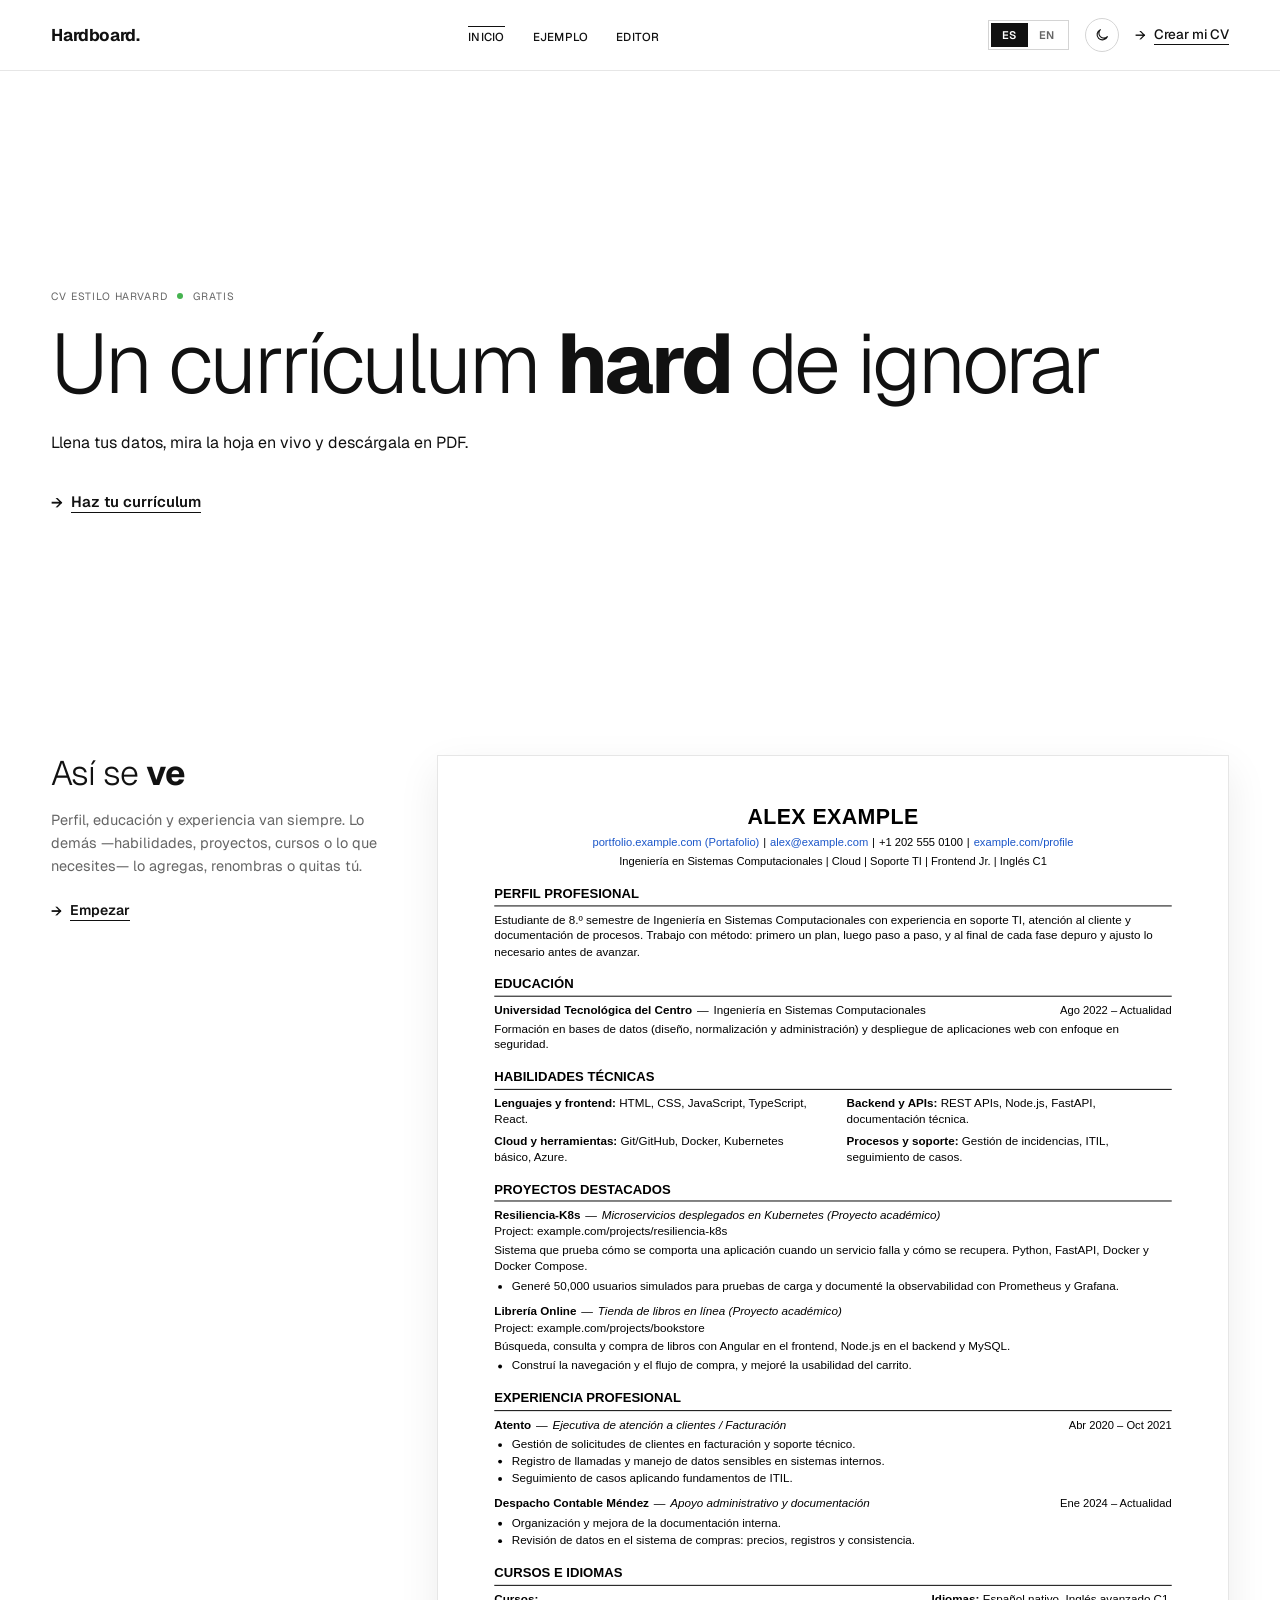
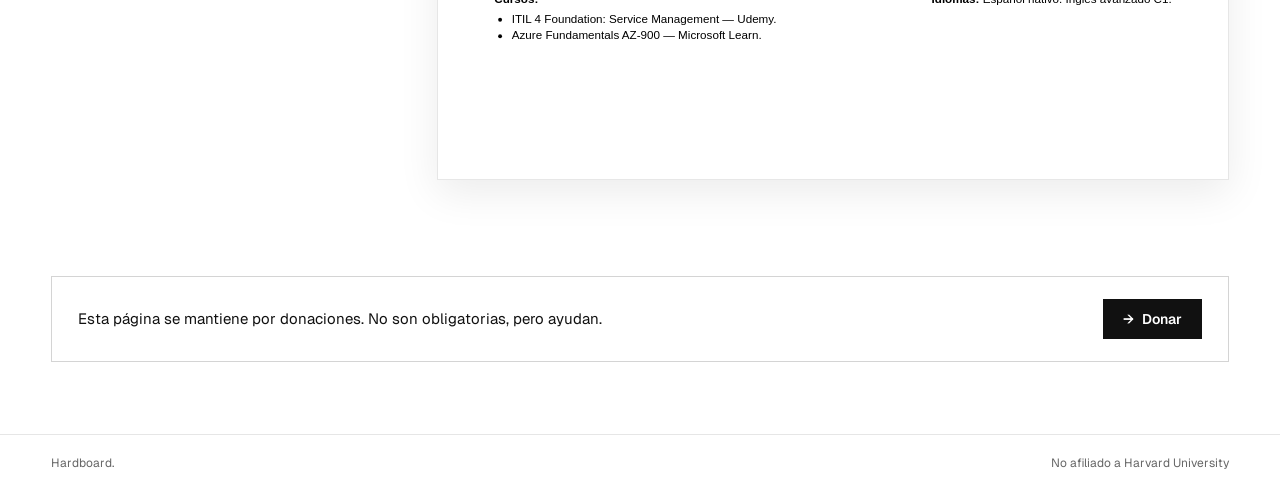
==== index.html @ 23e50567 "feat(editor): add the browser-based resume interface Provide a shared live preview, editable section" ====
<!DOCTYPE html>
<html lang="es" data-theme="light">
<head>
  <meta charset="utf-8">
  <meta name="viewport" content="width=device-width, initial-scale=1">
  <title data-i18n="landing.docTitle">Hardboard. — CV</title>

  <!-- Tipografías (Geist / Geist Mono) -->
  <link rel="preconnect" href="https://fonts.googleapis.com">
  <link rel="preconnect" href="https://fonts.gstatic.com" crossorigin>
  <link href="https://fonts.googleapis.com/css2?family=Geist:wght@300;400;500;600;700&family=Geist+Mono:wght@400;500&display=swap" rel="stylesheet">

  <!-- Aplica tema/idioma guardados ANTES de pintar (evita parpadeo) -->
  <script src="assets/js/theme-init.js"></script>

  <!-- Estilos: compartidos + específicos de esta página -->
  <link rel="stylesheet" href="assets/css/main.css">
  <link rel="stylesheet" href="assets/css/pages/landing.css">
</head>

<body class="landing">

  <!-- =====================================================================
       CABECERA
       ===================================================================== -->
  <header class="site-header site-header--sticky">
    <div class="site-header__inner">
      <a class="brand" href="#inicio">Hardboard.</a>

      <nav class="nav" aria-label="Principal">
        <a class="nav__link" href="#inicio" aria-current="page" data-i18n="common.home">Inicio</a>
        <a class="nav__link" href="#ejemplo" data-i18n="landing.example">Ejemplo</a>
        <a class="nav__link" href="editor.html" data-i18n="common.editor">Editor</a>
      </nav>

      <div class="site-header__tools">
        <!-- Selector de idioma (lo gestiona components/header-controls.js) -->
        <div class="lang-switch" role="group" aria-label="Idioma / Language">
          <span class="lang-switch__thumb" aria-hidden="true"></span>
          <button type="button" class="lang-switch__btn" data-action="set-lang" data-lang="es" aria-pressed="true">ES</button>
          <button type="button" class="lang-switch__btn" data-action="set-lang" data-lang="en" aria-pressed="false">EN</button>
        </div>

        <!-- Botón de tema claro / oscuro -->
        <button type="button" class="theme-toggle" data-action="toggle-theme">
          <span class="theme-toggle__icons">
            <svg class="theme-toggle__icon theme-toggle__icon--sun" width="16" height="16" viewBox="0 0 24 24" fill="none" stroke="currentColor" stroke-width="1.7" stroke-linecap="round" aria-hidden="true"><circle cx="12" cy="12" r="4"/><path d="M12 2.5v2M12 19.5v2M2.5 12h2M19.5 12h2M5.3 5.3l1.4 1.4M17.3 17.3l1.4 1.4M5.3 18.7l1.4-1.4M17.3 6.7l1.4-1.4"/></svg>
            <svg class="theme-toggle__icon theme-toggle__icon--moon" width="16" height="16" viewBox="0 0 24 24" fill="none" stroke="currentColor" stroke-width="1.7" stroke-linejoin="round" aria-hidden="true"><path d="M20 14.5A8 8 0 1 1 9.5 4a6.5 6.5 0 0 0 10.5 10.5z"/></svg>
          </span>
        </button>

        <a class="link-cta link-cta--sm link-cta--regular" href="editor.html">
          <span aria-hidden="true">→</span>
          <span class="link-cta__label" data-i18n="landing.create">Crear mi CV</span>
        </a>
      </div>
    </div>
  </header>

  <main class="landing__main">

    <!-- =====================================================================
         HERO
         ===================================================================== -->
    <section class="hero" id="inicio">
      <div class="kicker">
        <span data-i18n="landing.kicker">CV estilo Harvard</span>
        <span class="status-dot" aria-hidden="true"></span>
        <span data-i18n="landing.free">Gratis</span>
      </div>

      <h1 class="hero__title">
        <span data-i18n="landing.h1a">Un currículum</span>
        <strong>hard</strong>
        <span data-i18n="landing.h1b">de ignorar</span>
      </h1>

      <p class="hero__sub" data-i18n="landing.sub">Llena tus datos, mira la hoja en vivo y descárgala en PDF.</p>

      <a class="link-cta link-cta--lg hero__cta" href="editor.html">
        <span aria-hidden="true">→</span>
        <span class="link-cta__label" data-i18n="landing.cta">Haz tu currículum</span>
      </a>
    </section>

    <!-- =====================================================================
         EJEMPLO DE CV
         La hoja la dibuja js/pages/landing.js con el mismo renderizador
         que usa el editor.
         ===================================================================== -->
    <section class="example" id="ejemplo">
      <div class="example__intro">
        <h2 class="example__title">
          <span data-i18n="landing.seeA">Así se</span>
          <strong data-i18n="landing.seeB">ve</strong>
        </h2>
        <p class="example__text" data-i18n="landing.seeP">Perfil, educación y experiencia van siempre. Lo demás —habilidades, proyectos, cursos o lo que necesites— lo agregas, renombras o quitas tú.</p>
        <a class="link-cta example__link" href="editor.html">
          <span aria-hidden="true">→</span>
          <span class="link-cta__label" data-i18n="landing.start">Empezar</span>
        </a>
      </div>

      <div class="example__preview" id="example-box">
        <div class="sheet-scaler__wrap" id="example-wrap">
          <div class="sheet-scaler__inner" id="example-inner">
            <div class="cv-sheet cv-sheet--fixed" id="example-sheet"></div>
          </div>
        </div>
      </div>
    </section>

    <!-- =====================================================================
         DONACIONES
         Botón conectado a js/services/donations.js. Mientras el backend no
         esté activo, el enlace solo ancla a esta misma sección.
         ===================================================================== -->
    <section class="donate" id="donate">
      <div class="donate__box">
        <p class="donate__text" data-i18n="landing.donateText">Esta página se mantiene por donaciones. No son obligatorias, pero ayudan.</p>
        <a class="btn-solid" href="#donate" data-action="donate">
          <span aria-hidden="true">→</span>
          <span data-i18n="landing.donate">Donar</span>
        </a>
      </div>
    </section>
  </main>

  <!-- =====================================================================
       PIE DE PÁGINA
       ===================================================================== -->
  <footer class="site-footer">
    <div class="site-footer__inner">
      <span>Hardboard.</span>
      <span data-i18n="common.disclaimer">No afiliado a Harvard University</span>
    </div>
  </footer>

  <!-- =====================================================================
       SCRIPTS (el orden importa: núcleo → idiomas → datos → componentes → página)
       ===================================================================== -->
  <script src="assets/js/core/namespace.js"></script>
  <script src="assets/js/core/utils.js"></script>
  <script src="assets/js/core/storage.js"></script>
  <script src="assets/js/core/i18n.js"></script>
  <script src="assets/js/i18n/es.js"></script>
  <script src="assets/js/i18n/en.js"></script>
  <script src="assets/js/core/preferences.js"></script>

  <script src="assets/js/data/cv-model.js"></script>
  <script src="assets/js/data/sample-cv.js"></script>

  <script src="assets/js/components/header-controls.js"></script>
  <script src="assets/js/components/cv-renderer.js"></script>
  <script src="assets/js/components/sheet-scaler.js"></script>

  <script src="assets/js/services/config.js"></script>
  <script src="assets/js/services/donations.js"></script>

  <script src="assets/js/pages/landing.js"></script>
</body>
</html>
---- assets/css/main.css ----
/* ==========================================================================
   HOJA DE ESTILOS COMPARTIDA
   Agrupa tokens, base y componentes reutilizables por todas las páginas.
   Cada página añade después su propio archivo en css/pages/.
   Orden importante: tokens → reset → componentes.
   ========================================================================== */

@import url("base/tokens.css");
@import url("base/reset.css");

@import url("components/header.css");
@import url("components/toggles.css");
@import url("components/buttons.css");
@import url("components/forms.css");
@import url("components/cv-sheet.css");
@import url("components/status-dot.css");
@import url("components/footer.css");
---- assets/css/pages/landing.css ----
/* ==========================================================================
   PÁGINA: LANDING (index.html)
   Secciones: hero → ejemplo de CV → donaciones (ver también footer.css).
   ========================================================================== */

.landing {
  min-height: 100vh;
}

.landing__main {
  max-width: var(--page-max);
  margin: 0 auto;
}

/* --- Hero --- */
.hero {
  min-height: min(80vh, 660px);
  display: flex;
  flex-direction: column;
  justify-content: center;
  padding: 96px var(--gutter);
}

/* Línea pequeña sobre el título: "CV estilo Harvard • Gratis" */
.kicker {
  display: flex;
  align-items: center;
  gap: 10px;
  font-size: 10.5px;
  letter-spacing: 0.08em;
  text-transform: uppercase;
  color: var(--muted);
}

.hero__title {
  margin-top: 18px;
  font-size: clamp(44px, 7.4vw, 84px);
  font-weight: 300;
  line-height: 1.02;
  letter-spacing: -0.035em;
  text-wrap: balance;
}

.hero__title strong,
.example__title strong {
  font-weight: 700;
}

.hero__sub {
  max-width: 540px;
  margin-top: 24px;
  font-size: 16px;
  line-height: 1.55;
  text-wrap: pretty;
}

.hero__cta {
  align-self: flex-start;
  margin-top: 36px;
}

/* Sacudida periódica para llamar la atención sobre el CTA.
   Solo se activa si el usuario no pidió movimiento reducido. */
@media (prefers-reduced-motion: no-preference) {
  .hero__cta {
    animation: cta-shake 4s 1.5s infinite;
  }
}

@keyframes cta-shake {
  0%   { transform: translateX(0); }
  3%   { transform: translateX(-3px) rotate(-1.2deg); }
  6%   { transform: translateX(3px) rotate(1.2deg); }
  9%   { transform: translateX(-2px) rotate(-0.6deg); }
  12%  { transform: translateX(2px) rotate(0.6deg); }
  15%, 100% { transform: translateX(0); }
}

/* --- Ejemplo de CV --- */
.example {
  display: flex;
  flex-wrap: wrap;
  align-items: flex-start;
  gap: 56px;
  padding: 24px var(--gutter) 96px;
}

.example__intro {
  flex: 1 1 260px;
  max-width: 330px;
  position: sticky;
  top: 110px;
}

.example__title {
  font-size: 34px;
  font-weight: 300;
  line-height: 1.08;
  letter-spacing: -0.03em;
}

.example__text {
  margin-top: 16px;
  font-size: 14.5px;
  line-height: 1.6;
  color: var(--muted);
  text-wrap: pretty;
}

.example__link {
  margin-top: 24px;
}

.example__preview {
  flex: 2 1 480px;
  min-width: 0;
  display: flex;
  justify-content: center;
}

/* En pantallas angostas el texto deja de ser fijo */
@media (max-width: 720px) {
  .example__intro {
    position: static;
    max-width: none;
  }
}
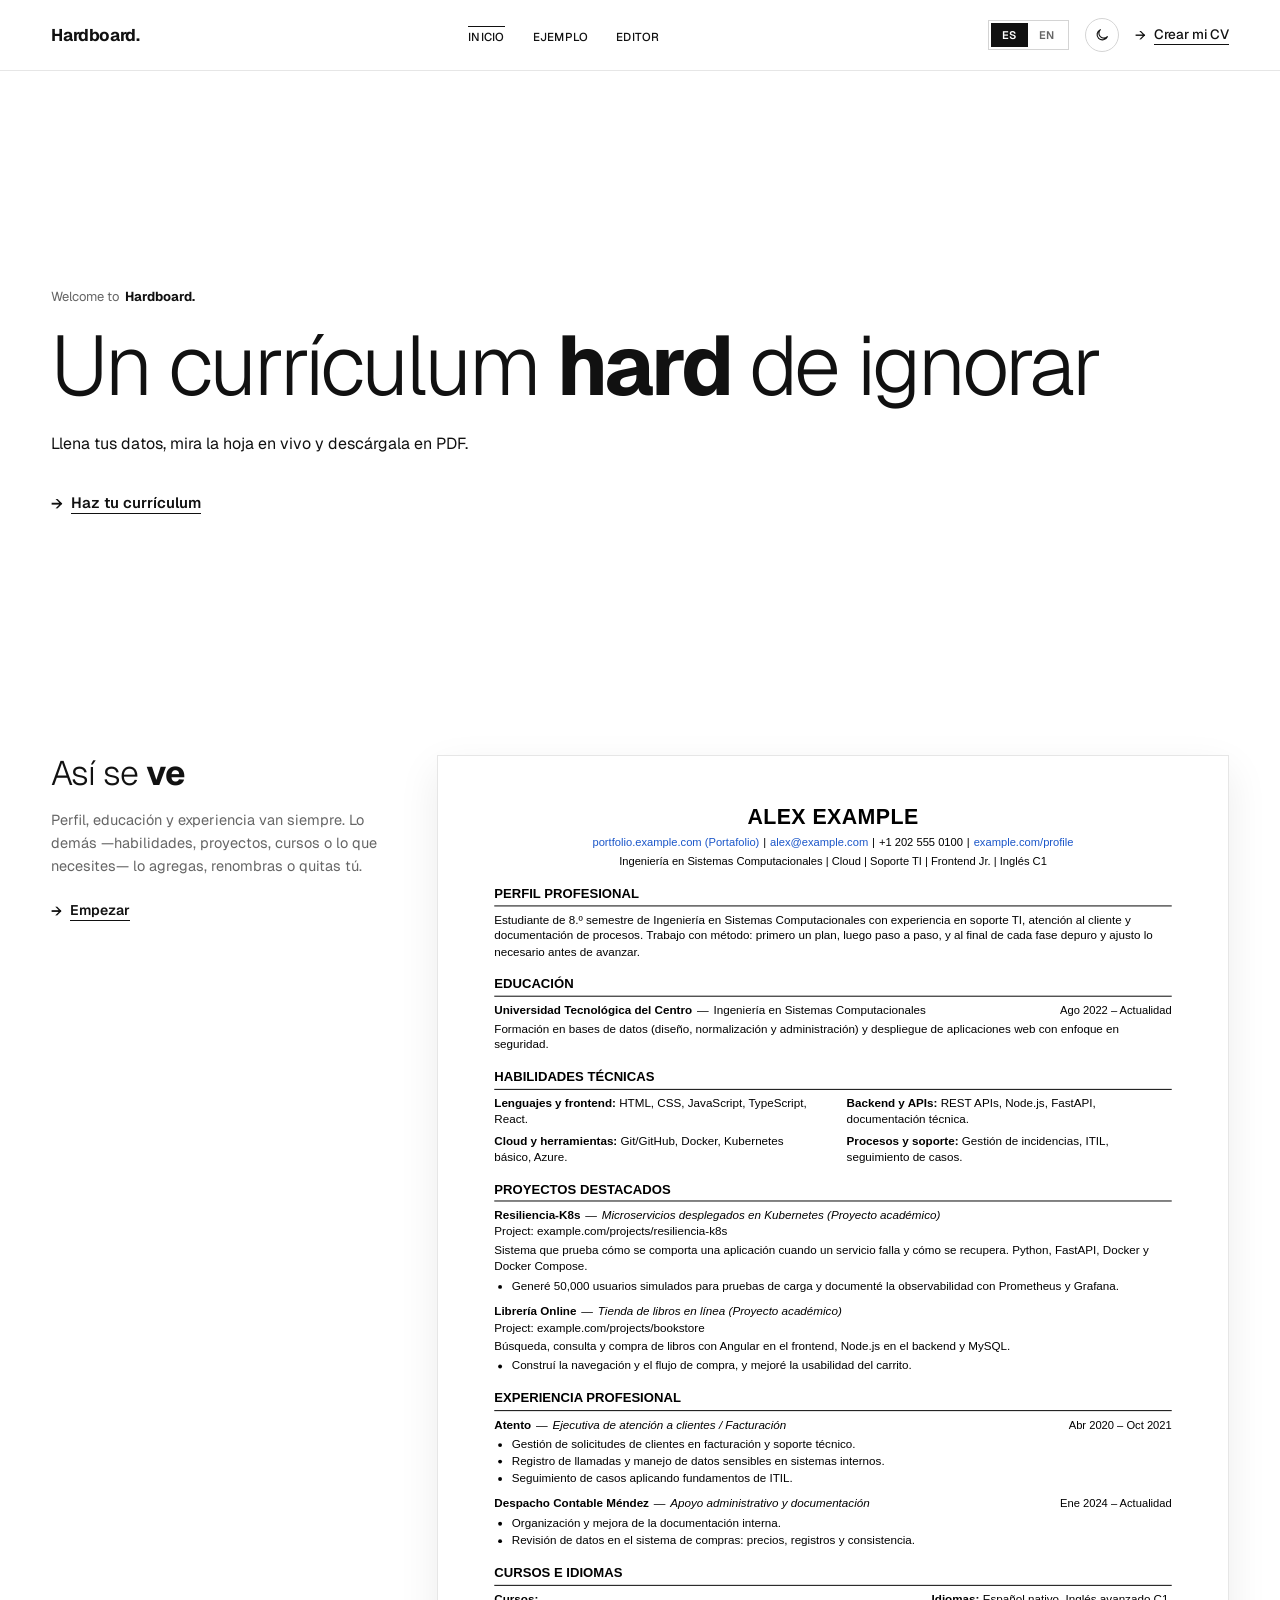
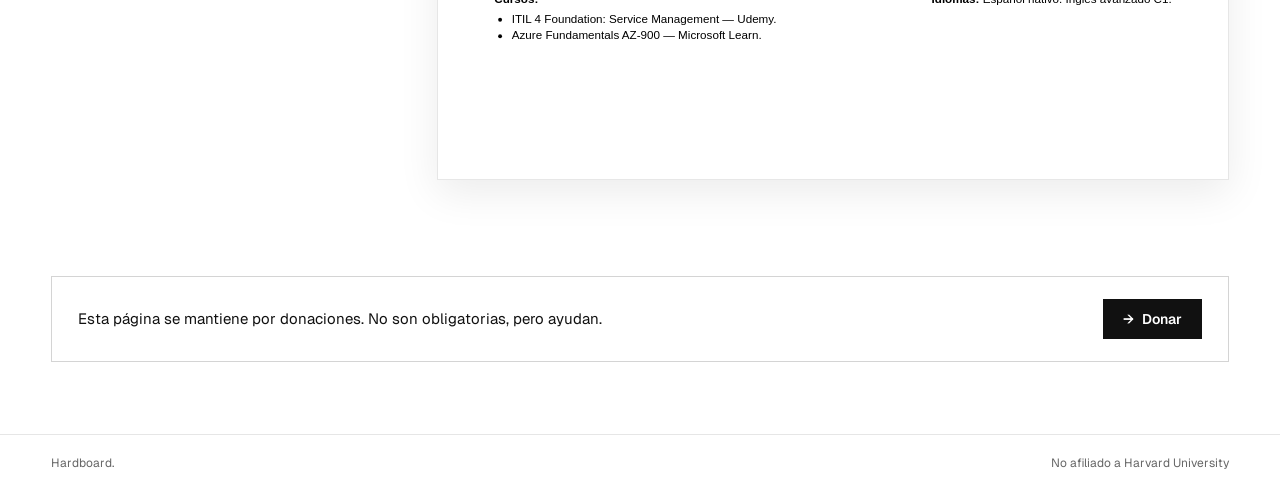
==== commit daf820fe: "feat(landing): replace hero kicker with 'Welcome to Hardboard.'" ====
--- a/index.html
+++ b/index.html
@@ -4,6 +4,18 @@
   <meta charset="utf-8">
   <meta name="viewport" content="width=device-width, initial-scale=1">
   <title data-i18n="landing.docTitle">Hardboard. — CV</title>
+  <meta name="description" content="Generador gratuito de CV estilo Harvard: llena tus datos, mira la hoja en vivo y descárgala en PDF.">
+  <link rel="canonical" href="https://hardboard.xyz/">
+  <link rel="icon" href="favicon.svg" type="image/svg+xml">
+
+  <!-- Vista previa al compartir el enlace -->
+  <meta property="og:type" content="website">
+  <meta property="og:site_name" content="Hardboard.">
+  <meta property="og:title" content="Hardboard. — CV estilo Harvard">
+  <meta property="og:description" content="Generador gratuito de CV estilo Harvard: llena tus datos, mira la hoja en vivo y descárgala en PDF.">
+  <meta property="og:url" content="https://hardboard.xyz/">
+  <meta name="twitter:card" content="summary">
+
 
   <!-- Tipografías (Geist / Geist Mono) -->
   <link rel="preconnect" href="https://fonts.googleapis.com">
@@ -64,9 +76,8 @@
          ===================================================================== -->
     <section class="hero" id="inicio">
       <div class="kicker">
-        <span data-i18n="landing.kicker">CV estilo Harvard</span>
-        <span class="status-dot" aria-hidden="true"></span>
-        <span data-i18n="landing.free">Gratis</span>
+        <span data-i18n="landing.kicker">Welcome to</span>
+        <strong class="kicker__brand">Hardboard.</strong>
       </div>
 
       <h1 class="hero__title">
--- a/assets/css/pages/landing.css
+++ b/assets/css/pages/landing.css
@@ -21,15 +21,18 @@
   padding: 96px var(--gutter);
 }
 
-/* Línea pequeña sobre el título: "CV estilo Harvard • Gratis" */
+/* Línea pequeña sobre el título: "Welcome to **Hardboard.**" (se escribe tal cual, sin mayúsculas forzadas) */
 .kicker {
   display: flex;
-  align-items: center;
-  gap: 10px;
-  font-size: 10.5px;
-  letter-spacing: 0.08em;
-  text-transform: uppercase;
+  align-items: baseline;
+  gap: 6px;
+  font-size: 13px;
   color: var(--muted);
+}
+
+.kicker__brand {
+  font-weight: 700;
+  color: var(--fg);
 }
 
 .hero__title {
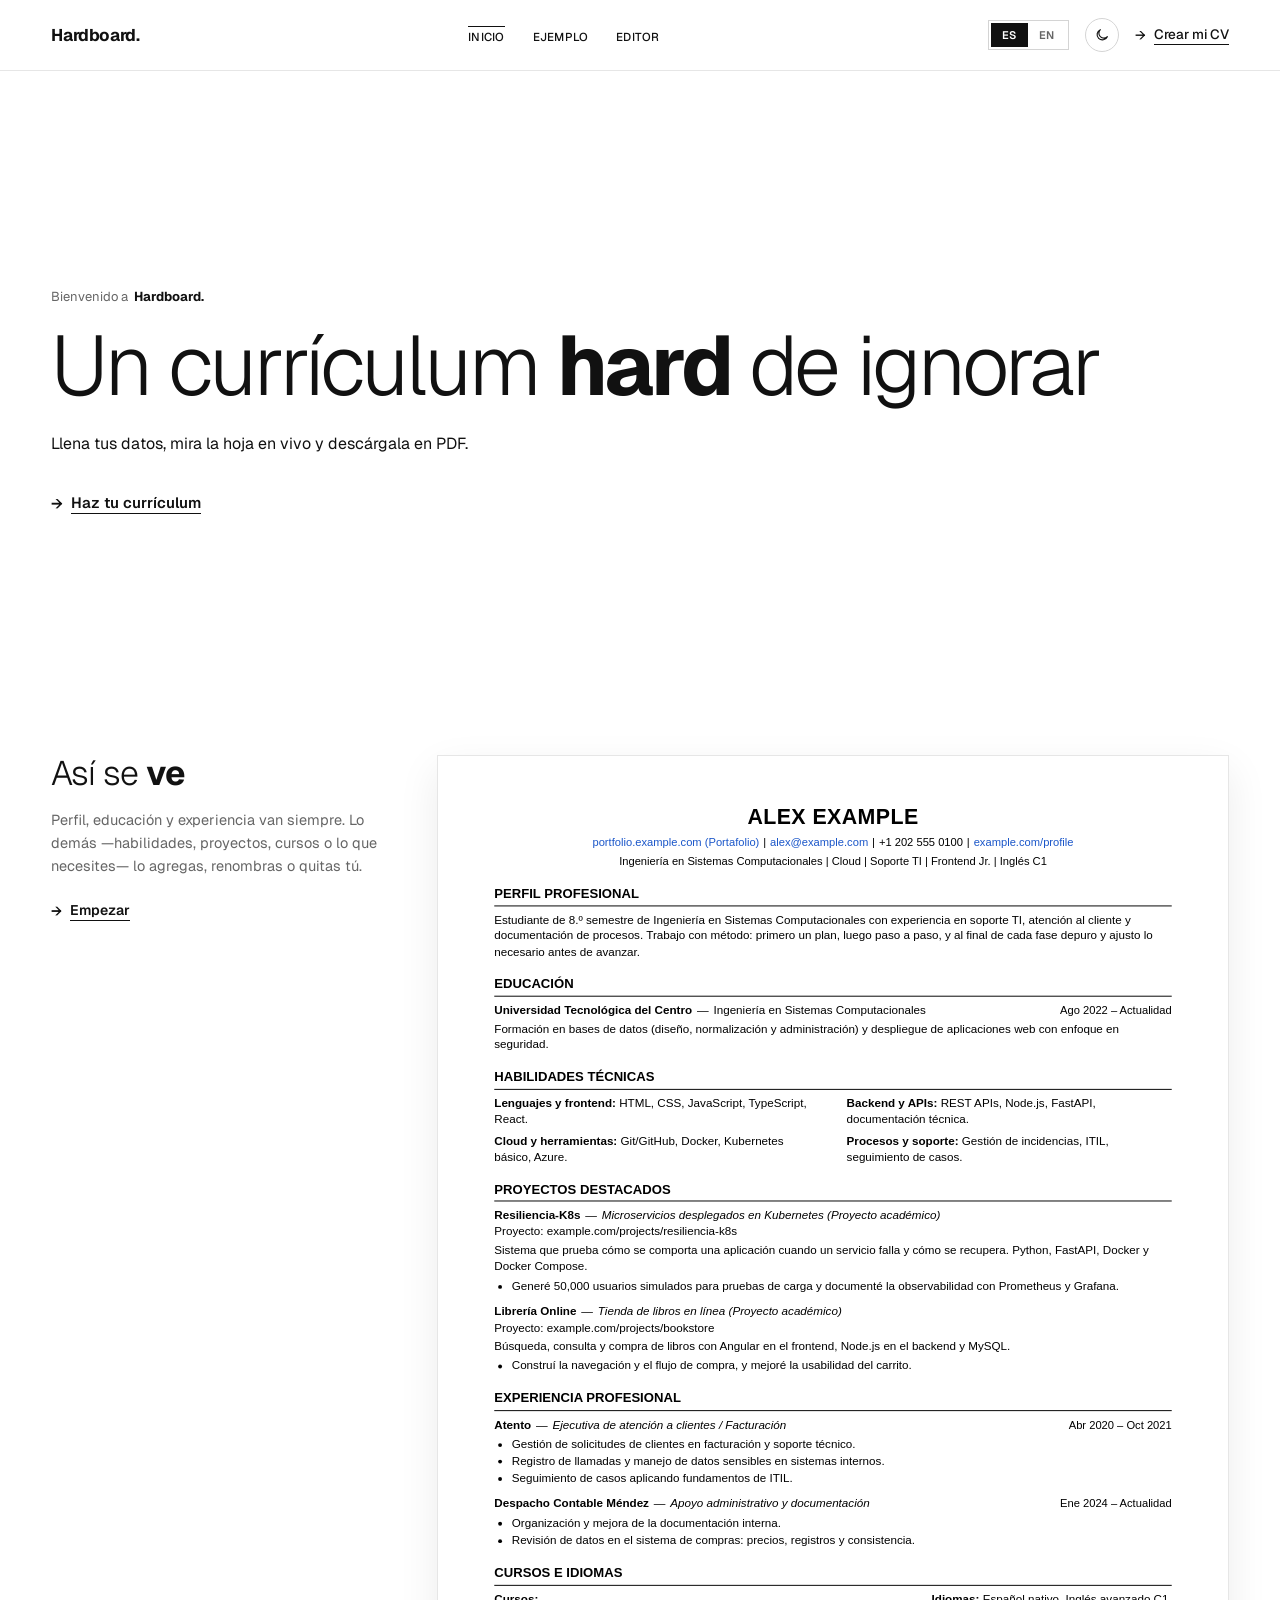
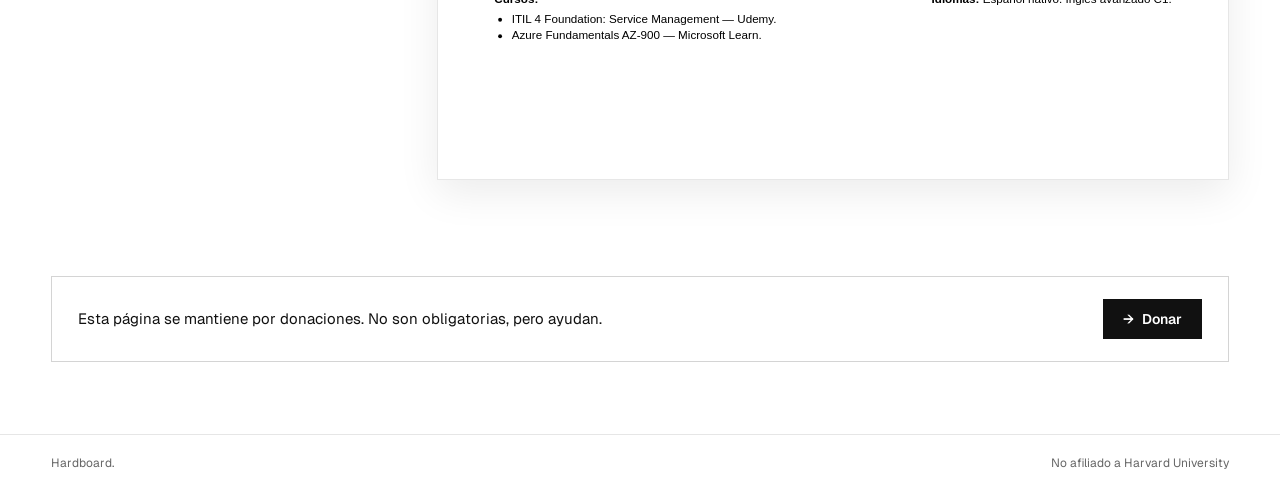
==== commit d16ab6d2: "fix: complete ES/EN translations and mobile file download dialog" ====
--- a/index.html
+++ b/index.html
@@ -39,7 +39,7 @@
     <div class="site-header__inner">
       <a class="brand" href="#inicio">Hardboard.</a>
 
-      <nav class="nav" aria-label="Principal">
+      <nav class="nav" aria-label="Principal" data-i18n-aria-label="common.mainNav">
         <a class="nav__link" href="#inicio" aria-current="page" data-i18n="common.home">Inicio</a>
         <a class="nav__link" href="#ejemplo" data-i18n="landing.example">Ejemplo</a>
         <a class="nav__link" href="editor.html" data-i18n="common.editor">Editor</a>
